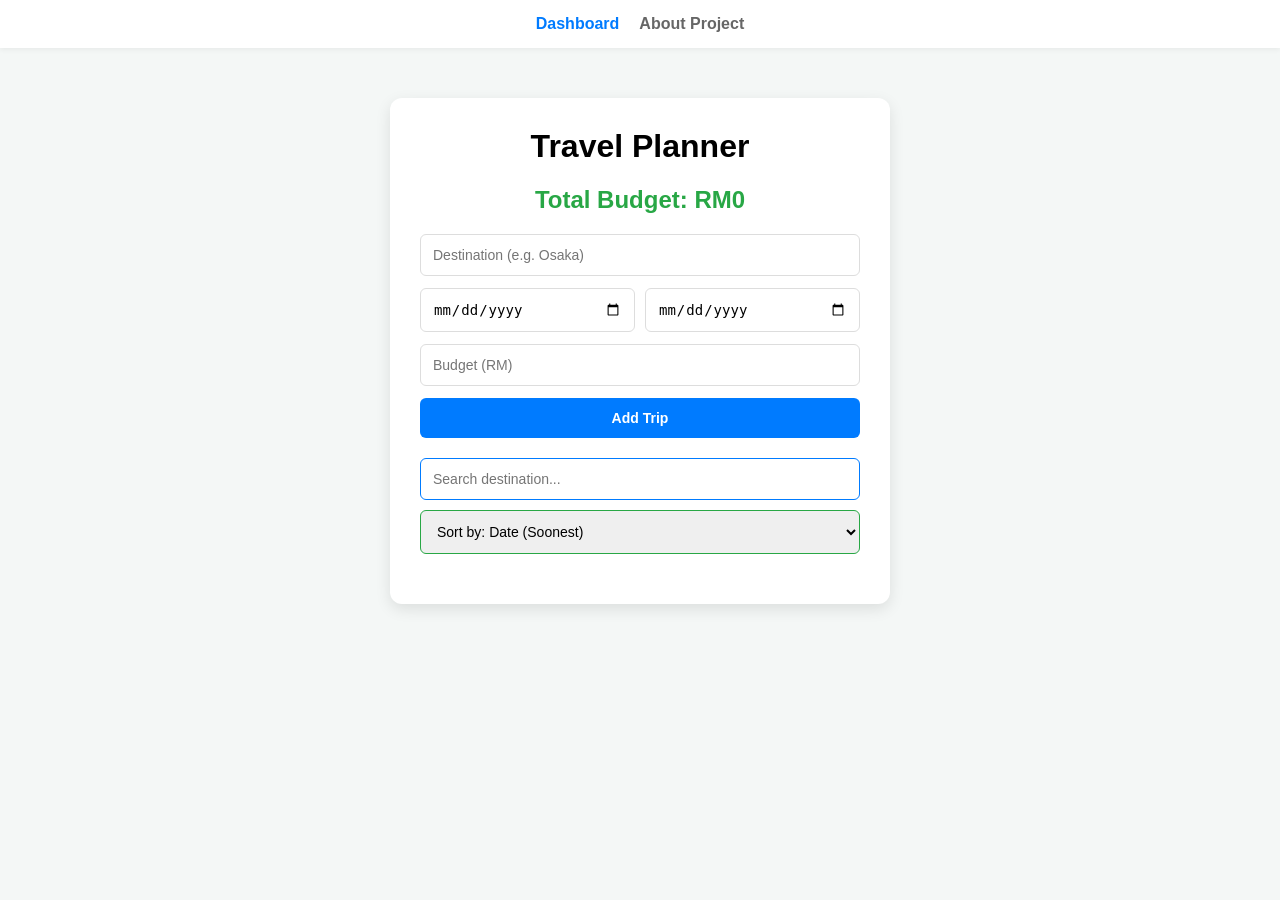
==== index.html @ 9d62e240 "Frontend submission: Travel Planner UI and logic" ====
<!DOCTYPE html>
<html lang="en">
<head>
    <meta charset="UTF-8">
    <meta name="viewport" content="width=device-width, initial-scale=1.0">
    <title>Travel Planner</title>
    <link rel="stylesheet" href="style.css">
</head>
<body>
    <nav style="background: white; padding: 15px; display: flex; justify-content: center; gap: 20px; box-shadow: 0 2px 5px rgba(0,0,0,0.05); margin-bottom: 20px;">
        <a href="index.html" style="text-decoration: none; color: #007bff; font-weight: bold;">Dashboard</a>
        <a href="about.html" style="text-decoration: none; color: #666; font-weight: bold;">About Project</a>
    </nav>

    <div class="container">
        <h1>Travel Planner</h1>
        
        <h2 id="total-budget" style="text-align: center; color: #28a745; margin-bottom: 20px;">Total Budget: RM0</h2>
        
        <form id="trip-form">
            <input type="text" id="destination" placeholder="Destination (e.g. Osaka)" required>
            <div style="display: flex; gap: 10px;">
                <input type="date" id="start_date" style="flex: 1;">
                <input type="date" id="end_date" style="flex: 1;">
            </div>
            <input type="number" id="budget" placeholder="Budget (RM)">
            <button type="submit">Add Trip</button>
        </form>

        <div style="margin: 20px 0; display: flex; flex-direction: column; gap: 10px;">
            <input type="text" id="search-bar" placeholder="Search destination..." style="border-color: #007bff;">
            
            <select id="sort-filter" style="border-color: #28a745;">
                <option value="date-asc">Sort by: Date (Soonest)</option>
                <option value="budget-desc">Sort by: Budget (High to Low)</option>
                <option value="budget-asc">Sort by: Budget (Low to High)</option>
            </select>
        </div>

        <div id="trips-container"></div>
    </div>

    <script src="script.js"></script>
</body>
</html>
---- style.css ----
* {
    box-sizing: border-box;
}

body {
    font-family: 'Segoe UI', Tahoma, Geneva, Verdana, sans-serif;
    background-color: #f4f7f6;
    display: flex;
    flex-direction: column;
    align-items: center;
    padding: 0;
    margin: 0;
}

nav {
    width: 100%;
}

.container {
    background: white;
    padding: 30px;
    border-radius: 12px;
    box-shadow: 0 5px 15px rgba(0,0,0,0.1);
    width: 100%;
    max-width: 500px;
    margin-top: 30px;
    margin-bottom: 30px;
}

h1, h2 {
    text-align: center;
    margin-top: 0;
}

form {
    display: flex;
    flex-direction: column;
    gap: 12px;
    margin-bottom: 20px;
}

input, select, button {
    width: 100%; 
    padding: 12px;
    border: 1px solid #ddd;
    border-radius: 6px;
    font-size: 14px;
}

button {
    background-color: #007bff;
    color: white;
    border: none;
    font-weight: bold;
    cursor: pointer;
    transition: background 0.3s;
}

button:hover {
    background-color: #0056b3;
}

.trip-card {
    background: #fff;
    border: 1px solid #eee;
    padding: 15px;
    margin-bottom: 15px;
    border-radius: 8px;
}
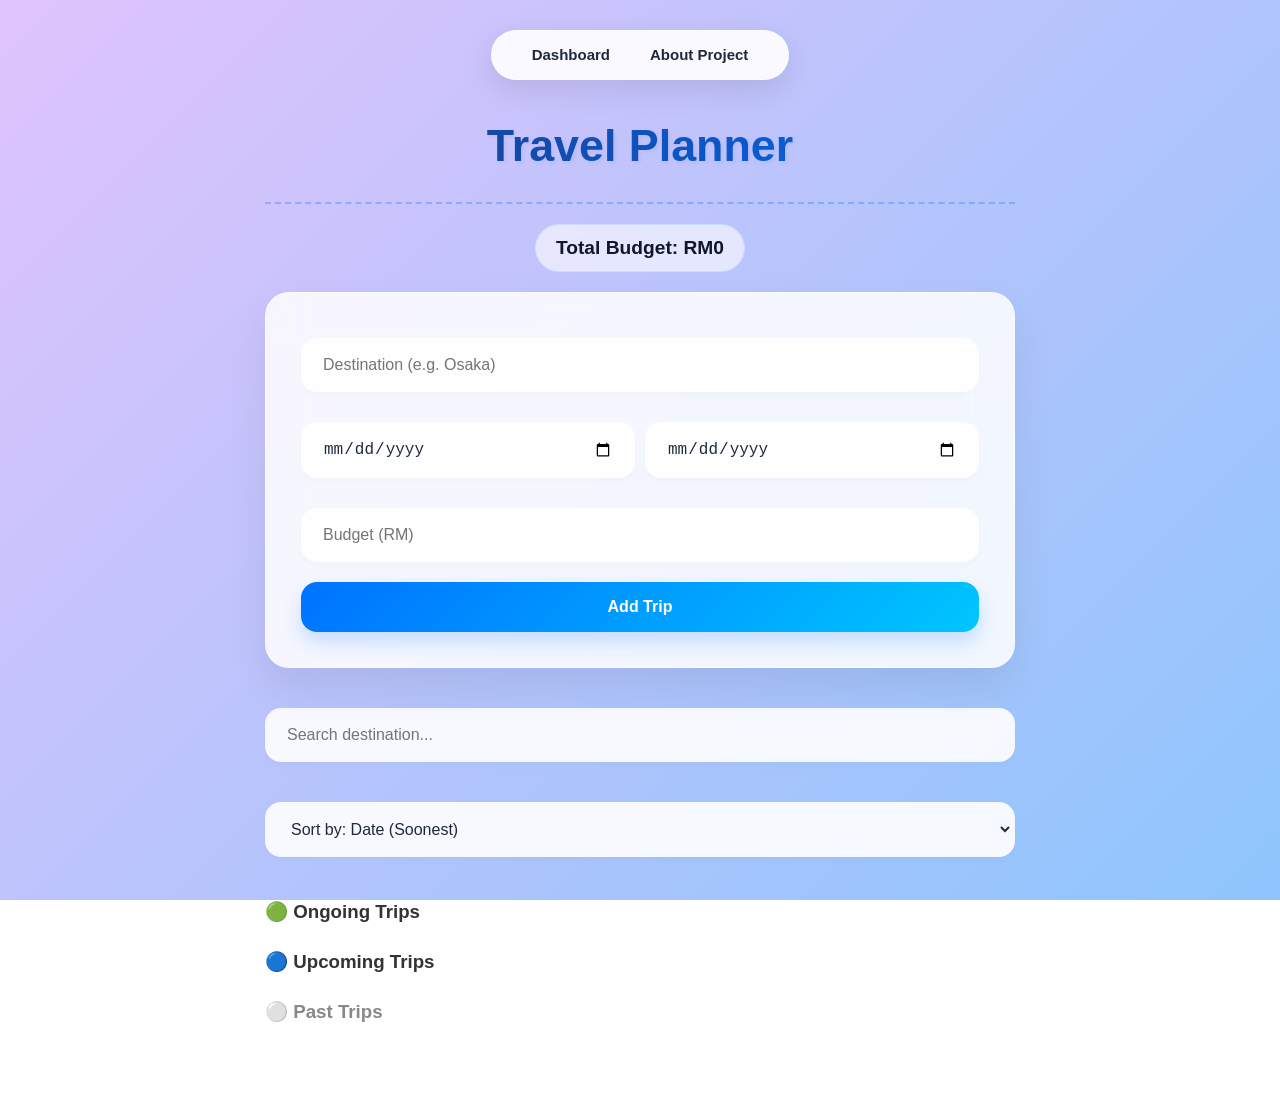
==== commit bd59c08f: "Feature: Categorize trips into Ongoing, Upcoming, and Past sections" ====
--- a/index.html
+++ b/index.html
@@ -37,7 +37,23 @@
             </select>
         </div>
 
-        <div id="trips-container"></div>
+        <!-- BAHAGIAN BARU: Pecahan Kategori -->
+        <div class="trip-section">
+            <h3 style="color: #333; margin-bottom: 10px;">🟢 Ongoing Trips</h3>
+            <div id="ongoing-container"></div>
+        </div>
+
+        <div class="trip-section">
+            <h3 style="color: #333; margin-bottom: 10px; margin-top: 20px;">🔵 Upcoming Trips</h3>
+            <div id="upcoming-container"></div>
+        </div>
+
+        <div class="trip-section">
+            <h3 style="color: #888; margin-bottom: 10px; margin-top: 20px;">⚪ Past Trips</h3>
+            <div id="completed-container"></div>
+        </div>
+        <!-- TAMAT BAHAGIAN BARU -->
+
     </div>
 
     <script src="script.js"></script>
--- a/style.css
+++ b/style.css
@@ -1,69 +1,354 @@
-* {
-    box-sizing: border-box;
+:root {
+  --primary: #0072ff;
+  --primary-hover: #00c6ff;
+  --text-dark: #1e293b;
+  --text-muted: #64748b;
+  --card-bg: rgba(255, 255, 255, 0.85);
+  --danger: #ef4444;
 }
 
 body {
-    font-family: 'Segoe UI', Tahoma, Geneva, Verdana, sans-serif;
-    background-color: #f4f7f6;
-    display: flex;
-    flex-direction: column;
-    align-items: center;
-    padding: 0;
-    margin: 0;
-}
-
-nav {
-    width: 100%;
-}
-
+  font-family: "Segoe UI", Roboto, Helvetica, Arial, sans-serif;
+  background: linear-gradient(135deg, #e0c3fc 0%, #8ec5fc 100%);
+  color: var(--text-dark);
+  line-height: 1.6;
+  margin: 0;
+  padding: 0 0 80px 0;
+  min-height: 100vh;
+  background-attachment: fixed;
+}
+
+/* =========================================
+   HACK NAV BAR TERAPUNG (ANTI-BOGEL)
+   ========================================= */
+header, .header-container {
+  background: transparent !important;
+  border: none !important;
+  box-shadow: none !important;
+  padding: 0 !important;
+  margin: 0 !important;
+  width: 100% !important;
+  display: block !important;
+}
+
+nav, .nav-links {
+  background: rgba(255, 255, 255, 0.9) !important;
+  backdrop-filter: blur(15px) !important;
+  -webkit-backdrop-filter: blur(15px) !important;
+  border-radius: 50px !important;
+  padding: 12px 30px !important;
+  display: flex !important;
+  justify-content: center !important;
+  align-items: center !important;
+  gap: 20px !important;
+  width: max-content !important; 
+  margin: 20px auto 40px auto !important;
+  box-shadow: 0 10px 30px rgba(0,0,0,0.1) !important;
+  position: relative !important;
+  top: 10px !important;
+  z-index: 100 !important;
+  border: 1px solid rgba(255, 255, 255, 0.5) !important;
+}
+
+header a, nav a, .nav-links a {
+  color: var(--text-dark) !important;
+  text-decoration: none !important;
+  font-weight: 700 !important;
+  font-size: 15px !important;
+  transition: color 0.3s ease !important;
+  margin: 0 10px !important;
+}
+
+header a:hover, nav a:hover, .nav-links a:hover {
+  color: var(--primary) !important;
+}
+
+/* =========================================
+   STRUKTUR KAD & CONTAINER
+   ========================================= */
 .container {
-    background: white;
-    padding: 30px;
-    border-radius: 12px;
-    box-shadow: 0 5px 15px rgba(0,0,0,0.1);
-    width: 100%;
-    max-width: 500px;
-    margin-top: 30px;
-    margin-bottom: 30px;
-}
-
-h1, h2 {
-    text-align: center;
-    margin-top: 0;
-}
-
-form {
-    display: flex;
-    flex-direction: column;
-    gap: 12px;
-    margin-bottom: 20px;
-}
-
-input, select, button {
-    width: 100%; 
-    padding: 12px;
-    border: 1px solid #ddd;
-    border-radius: 6px;
-    font-size: 14px;
-}
-
-button {
-    background-color: #007bff;
-    color: white;
-    border: none;
-    font-weight: bold;
-    cursor: pointer;
-    transition: background 0.3s;
-}
-
-button:hover {
-    background-color: #0056b3;
-}
-
+  max-width: 750px;
+  margin: 0 auto;
+  padding: 0 20px;
+}
+
+.card, #trip-form, #about-section, #detail-section {
+  background-color: var(--card-bg);
+  backdrop-filter: blur(20px);
+  -webkit-backdrop-filter: blur(20px);
+  border-radius: 24px;
+  box-shadow: 0 20px 40px rgba(0, 0, 0, 0.08);
+  padding: 35px;
+  margin-bottom: 30px;
+  border: 1px solid rgba(255, 255, 255, 0.5);
+}
+
+/* KAD UNTUK PAGE ABOUT & TRIP YANG TAKDE CLASS CARD */
+body:not(:has(#trip-form)) .container {
+  background-color: var(--card-bg);
+  backdrop-filter: blur(20px);
+  -webkit-backdrop-filter: blur(20px);
+  border-radius: 24px;
+  box-shadow: 0 20px 40px rgba(0, 0, 0, 0.08);
+  padding: 40px;
+  margin-top: 20px;
+  border: 1px solid rgba(255, 255, 255, 0.5);
+}
+
+/* =========================================
+   PENGASINGAN TAJUK & ISI (SEPARATOR)
+   ========================================= */
+h1 {
+  font-size: 2.8rem;
+  font-weight: 800;
+  text-align: center;
+  margin-bottom: 30px !important;
+  padding-bottom: 20px !important;
+  border-bottom: 2px dashed rgba(0, 114, 255, 0.3) !important; /* Garisan pemisah */
+  background: linear-gradient(135deg, #1e3a8a 0%, #0072ff 100%);
+  -webkit-background-clip: text;
+  -webkit-text-fill-color: transparent;
+  text-shadow: 2px 2px 4px rgba(0,0,0,0.05);
+}
+
+#total-budget {
+  color: #0f172a !important;
+  text-align: center;
+  font-size: 1.2rem;
+  font-weight: 600;
+  margin-bottom: 35px;
+  margin-top: -10px;
+  background: rgba(255,255,255,0.6);
+  display: inline-block;
+  padding: 8px 20px;
+  border-radius: 30px;
+  position: relative;
+  left: 50%;
+  transform: translateX(-50%);
+  border: 1px solid rgba(0, 114, 255, 0.1);
+}
+
+/* KOTAKKAN ISI DALAM ABOUT PAGE BIAR KEMAS */
+#about-section p, #about-section ul, #about-section div,
+body:not(:has(#trip-form)) .container p, 
+body:not(:has(#trip-form)) .container ul {
+  background: rgba(255, 255, 255, 0.6) !important;
+  padding: 20px !important;
+  border-radius: 16px !important;
+  margin-bottom: 15px !important;
+  border: 1px solid rgba(255, 255, 255, 0.8) !important;
+  box-shadow: 0 4px 10px rgba(0,0,0,0.02) !important;
+}
+
+/* =========================================
+   TRIP CARDS & INPUTS
+   ========================================= */
 .trip-card {
-    background: #fff;
-    border: 1px solid #eee;
-    padding: 15px;
-    margin-bottom: 15px;
-    border-radius: 8px;
+  background-color: var(--card-bg);
+  border-radius: 20px;
+  box-shadow: 0 10px 20px rgba(0, 0, 0, 0.05);
+  padding: 25px;
+  margin-bottom: 20px;
+  border: 1px solid rgba(255, 255, 255, 0.8);
+  border-left: 6px solid var(--primary);
+  transition: all 0.3s cubic-bezier(0.25, 0.8, 0.25, 1);
+}
+
+.trip-card:hover {
+  transform: translateY(-5px);
+  box-shadow: 0 15px 30px rgba(0, 0, 0, 0.1);
+}
+
+.trip-card h3 {
+  font-size: 1.5rem;
+  margin: 12px 0 8px 0;
+  color: var(--text-dark);
+}
+
+.trip-card p {
+  margin: 6px 0;
+  color: var(--text-muted);
+  font-size: 1rem;
+}
+
+input, select {
+  width: 100%;
+  padding: 16px 20px;
+  margin: 10px 0 20px;
+  border: 2px solid transparent !important;
+  border-radius: 16px !important;
+  font-size: 16px;
+  background-color: rgba(255, 255, 255, 0.9);
+  box-shadow: 0 4px 6px rgba(0,0,0,0.02);
+  transition: all 0.3s ease;
+  color: var(--text-dark);
+  box-sizing: border-box !important;
+}
+
+input:focus, select:focus {
+  outline: none !important;
+  border-color: var(--primary) !important;
+  background-color: #ffffff;
+  box-shadow: 0 0 0 4px rgba(0, 114, 255, 0.15) !important;
+}
+
+/* =========================================
+   BUTANG (BUTTONS)
+   ========================================= */
+button, .btn {
+  background: linear-gradient(135deg, #0072ff 0%, #00c6ff 100%) !important;
+  color: white !important;
+  border: none !important;
+  border-radius: 16px !important;
+  padding: 16px 24px;
+  font-size: 16px;
+  font-weight: 700;
+  cursor: pointer;
+  transition: all 0.3s ease;
+  width: 100%;
+  box-shadow: 0 10px 20px rgba(0, 114, 255, 0.2);
+}
+
+button:hover, .btn:hover {
+  transform: translateY(-2px);
+  box-shadow: 0 15px 25px rgba(0, 114, 255, 0.3);
+}
+
+button:active, .btn:active {
+  transform: translateY(1px);
+}
+
+button.edit-btn, button.delete-btn {
+  width: auto;
+  padding: 8px 18px;
+  font-size: 14px;
+  border-radius: 10px !important;
+  box-shadow: none;
+}
+
+button.edit-btn {
+  background: #f1f5f9 !important;
+  color: var(--primary) !important;
+  margin-right: 10px;
+}
+
+button.edit-btn:hover {
+  background: #e2e8f0 !important;
+  transform: translateY(-2px);
+}
+
+button.delete-btn {
+  background: #fef2f2 !important;
+  color: var(--danger) !important;
+}
+
+button.delete-btn:hover {
+  background: var(--danger) !important;
+  color: white !important;
+  transform: translateY(-2px);
+}
+
+/* =========================================
+   BADGES & PROGRESS BAR
+   ========================================= */
+.badge {
+  display: inline-block;
+  padding: 8px 16px;
+  border-radius: 30px;
+  font-size: 12px;
+  font-weight: 800;
+  text-transform: uppercase;
+  letter-spacing: 1px;
+}
+
+.badge.upcoming { background-color: #e0f2fe; color: #0284c7; }
+.badge.ongoing { background-color: #dcfce7; color: #16a34a; }
+.badge.completed { background-color: #f1f5f9; color: #64748b; }
+
+progress {
+  width: 100%;
+  height: 14px;
+  border-radius: 20px;
+  appearance: none;
+  margin-top: 15px;
+}
+
+progress::-webkit-progress-bar {
+  background-color: #e2e8f0;
+  border-radius: 20px;
+}
+
+progress::-webkit-progress-value {
+  background: linear-gradient(90deg, #34d399 0%, #059669 100%);
+  border-radius: 20px;
+}
+
+/* =========================================
+   HALAMAN TRIP DETAILS & ABOUT
+   ========================================= */
+#detail-section h2 {
+  font-size: 2.2rem;
+  color: var(--text-dark);
+  margin-bottom: 20px;
+}
+
+.savings-info {
+  display: flex;
+  justify-content: space-between;
+  margin-top: 15px;
+  font-weight: 700;
+  font-size: 1.1rem;
+  color: var(--text-dark);
+}
+
+.deposit-container {
+  display: flex;
+  gap: 15px;
+  margin-top: 25px;
+}
+
+.deposit-container input {
+  margin: 0;
+  flex: 1;
+}
+
+button#deposit-btn {
+  width: auto;
+  background: linear-gradient(135deg, #10b981 0%, #059669 100%) !important;
+  box-shadow: 0 10px 20px rgba(16, 185, 129, 0.2);
+}
+
+button#reset-btn {
+  background: #f1f5f9 !important;
+  color: var(--text-muted) !important;
+  margin-top: 20px;
+  box-shadow: none;
+}
+
+button#reset-btn:hover {
+  background: #e2e8f0 !important;
+}
+
+.back-link {
+  display: inline-flex;
+  align-items: center;
+  color: var(--primary);
+  margin-bottom: 25px;
+  font-weight: 700;
+  text-decoration: none;
+  background: white;
+  padding: 8px 20px;
+  border-radius: 30px;
+  box-shadow: 0 4px 6px rgba(0,0,0,0.05);
+  transition: all 0.3s ease;
+}
+
+.back-link:hover {
+  transform: translateX(-5px);
+  box-shadow: 0 6px 12px rgba(0,0,0,0.1);
+}
+
+.about-list li {
+  margin-bottom: 12px;
+  font-size: 1.05rem;
 }
